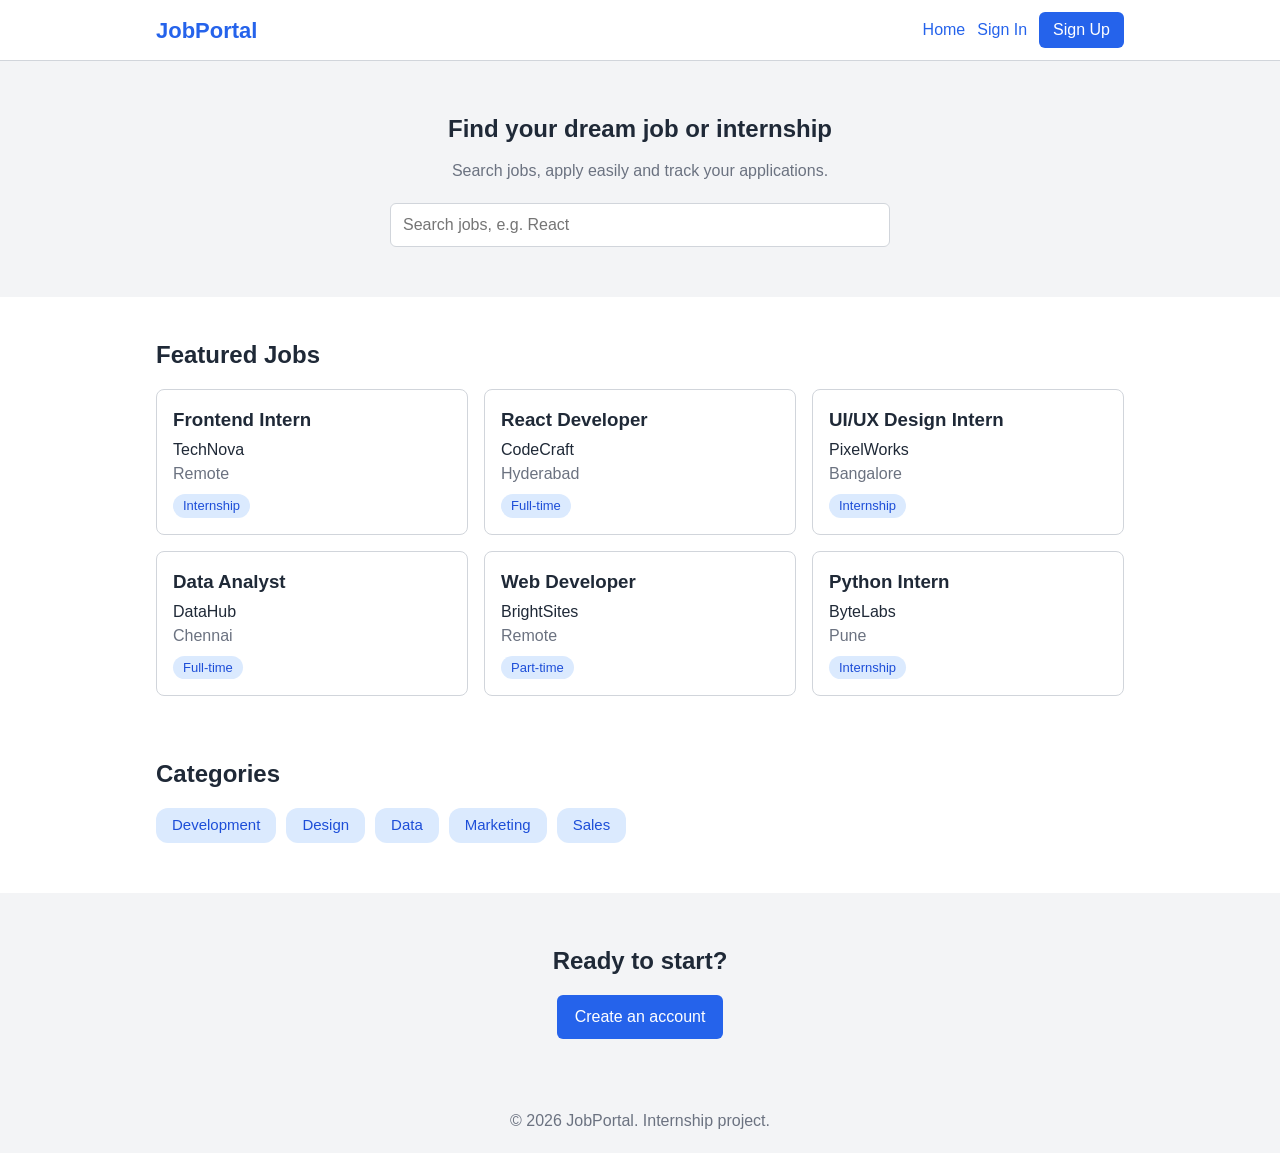
==== index.html @ 0ca37ba6 "feat: add week 1 pages, styles and scripts" ====
<!DOCTYPE html>
<html lang="en">
<head>
  <meta charset="UTF-8">
  <meta name="viewport" content="width=device-width, initial-scale=1">
  <title>JobPortal - Home</title>
  <link rel="stylesheet" href="css/style.css">
</head>
<body>
  <header class="navbar">
    <div class="container nav-inner">
      <a href="index.html" class="logo">JobPortal</a>
      <button id="menu-btn" class="menu-btn" aria-label="Toggle menu" aria-expanded="false">&#9776;</button>
      <nav id="nav-links" class="nav-links">
        <a href="index.html">Home</a>
        <a href="signin.html">Sign In</a>
        <a href="signup.html" class="nav-signup">Sign Up</a>
      </nav>
    </div>
  </header>

  <main>
    <section class="hero">
      <div class="container">
        <h1>Find your dream job or internship</h1>
        <p>Search jobs, apply easily and track your applications.</p>
        <input id="search" class="search-box" type="text" placeholder="Search jobs, e.g. React" aria-label="Search jobs">
      </div>
    </section>

    <section class="container section">
      <h2>Featured Jobs</h2>
      <div id="job-list" class="grid"></div>
      <p id="no-jobs" class="hidden">No jobs found. Try another search.</p>
    </section>

    <section class="container section">
      <h2>Categories</h2>
      <div class="categories">
        <span class="badge big">Development</span>
        <span class="badge big">Design</span>
        <span class="badge big">Data</span>
        <span class="badge big">Marketing</span>
        <span class="badge big">Sales</span>
      </div>
    </section>

    <section class="cta">
      <h2>Ready to start?</h2>
      <a href="signup.html" class="btn">Create an account</a>
    </section>
  </main>

  <footer class="footer">
    <p>&copy; 2026 JobPortal. Internship project.</p>
  </footer>

  <script src="js/navbar.js"></script>
  <script src="js/jobs.js"></script>
  <script src="js/home.js"></script>
</body>
</html>
---- css/style.css ----
:root {
  --primary: #2563eb;
  --primary-dark: #1d4ed8;
  --text: #1f2937;
  --gray: #6b7280;
  --light: #f3f4f6;
  --border: #d1d5db;
  --error: #dc2626;
}

* { box-sizing: border-box; margin: 0; padding: 0; }
body { font-family: Arial, sans-serif; color: var(--text); line-height: 1.5; }
a { color: var(--primary); text-decoration: none; }
h1 { margin-bottom: 12px; }
h2 { margin-bottom: 16px; }
.gray { color: var(--gray); }
.hidden { display: none; }
.container { max-width: 1000px; margin: 0 auto; padding: 0 16px; }
.section { padding-top: 40px; padding-bottom: 20px; }

/* buttons */
.btn { padding: 10px 18px; border: none; border-radius: 6px; font-size: 16px; cursor: pointer; background: var(--primary); color: white; display: inline-block; }
.btn:hover { background: var(--primary-dark); }
.btn:disabled { opacity: 0.6; cursor: not-allowed; }
a:focus, button:focus, input:focus, select:focus { outline: 3px solid #93c5fd; }

/* navbar */
.navbar { background: white; border-bottom: 1px solid var(--border); }
.nav-inner { display: flex; justify-content: space-between; align-items: center; height: 60px; position: relative; }
.logo { font-size: 22px; font-weight: bold; }
.menu-btn { background: none; border: none; font-size: 28px; cursor: pointer; }
.nav-links { display: none; position: absolute; top: 60px; left: 0; right: 0; background: white; flex-direction: column; gap: 12px; padding: 16px; border-bottom: 1px solid var(--border); z-index: 10; }
.nav-links.show { display: flex; }
.nav-signup { background: var(--primary); color: white !important; padding: 6px 14px; border-radius: 6px; text-align: center; }

/* hero */
.hero { background: var(--light); padding: 50px 0; text-align: center; }
.hero p { margin-bottom: 20px; color: var(--gray); }
.search-box { width: 100%; max-width: 500px; padding: 12px; font-size: 16px; border: 1px solid var(--border); border-radius: 6px; }

/* cards */
.grid { display: grid; grid-template-columns: 1fr; gap: 16px; }
.card { border: 1px solid var(--border); border-radius: 8px; padding: 16px; background: white; }
.card h3 { margin-bottom: 4px; }
.badge { display: inline-block; background: #dbeafe; color: var(--primary-dark); padding: 2px 10px; border-radius: 12px; font-size: 13px; margin-top: 8px; }
.badge.big { font-size: 15px; padding: 6px 16px; margin: 0; }
.categories { display: flex; flex-wrap: wrap; gap: 10px; }

.cta { text-align: center; padding: 50px 16px; background: var(--light); margin-top: 30px; }

/* forms */
.form-box { max-width: 400px; margin: 40px auto; padding: 24px; border: 1px solid var(--border); border-radius: 8px; }
.form-box.center { text-align: center; }
.field { margin-bottom: 14px; display: flex; flex-direction: column; }
.field label { margin-bottom: 4px; font-weight: bold; }
.field input, .field select { padding: 10px; font-size: 16px; border: 1px solid var(--border); border-radius: 6px; }
.input-error { border-color: var(--error) !important; }
.error-text { color: var(--error); font-size: 14px; margin-top: 4px; }
.links { margin-top: 14px; }

/* alert */
.alert { padding: 10px 14px; border-radius: 6px; margin-bottom: 14px; }
.alert-success { background: #dcfce7; color: #166534; }

.footer { text-align: center; padding: 20px; background: var(--light); color: var(--gray); }

/* tablet and desktop */
@media (min-width: 768px) {
  .menu-btn { display: none; }
  .nav-links { display: flex; position: static; flex-direction: row; align-items: center; border: none; padding: 0; }
  .grid { grid-template-columns: repeat(3, 1fr); }
}
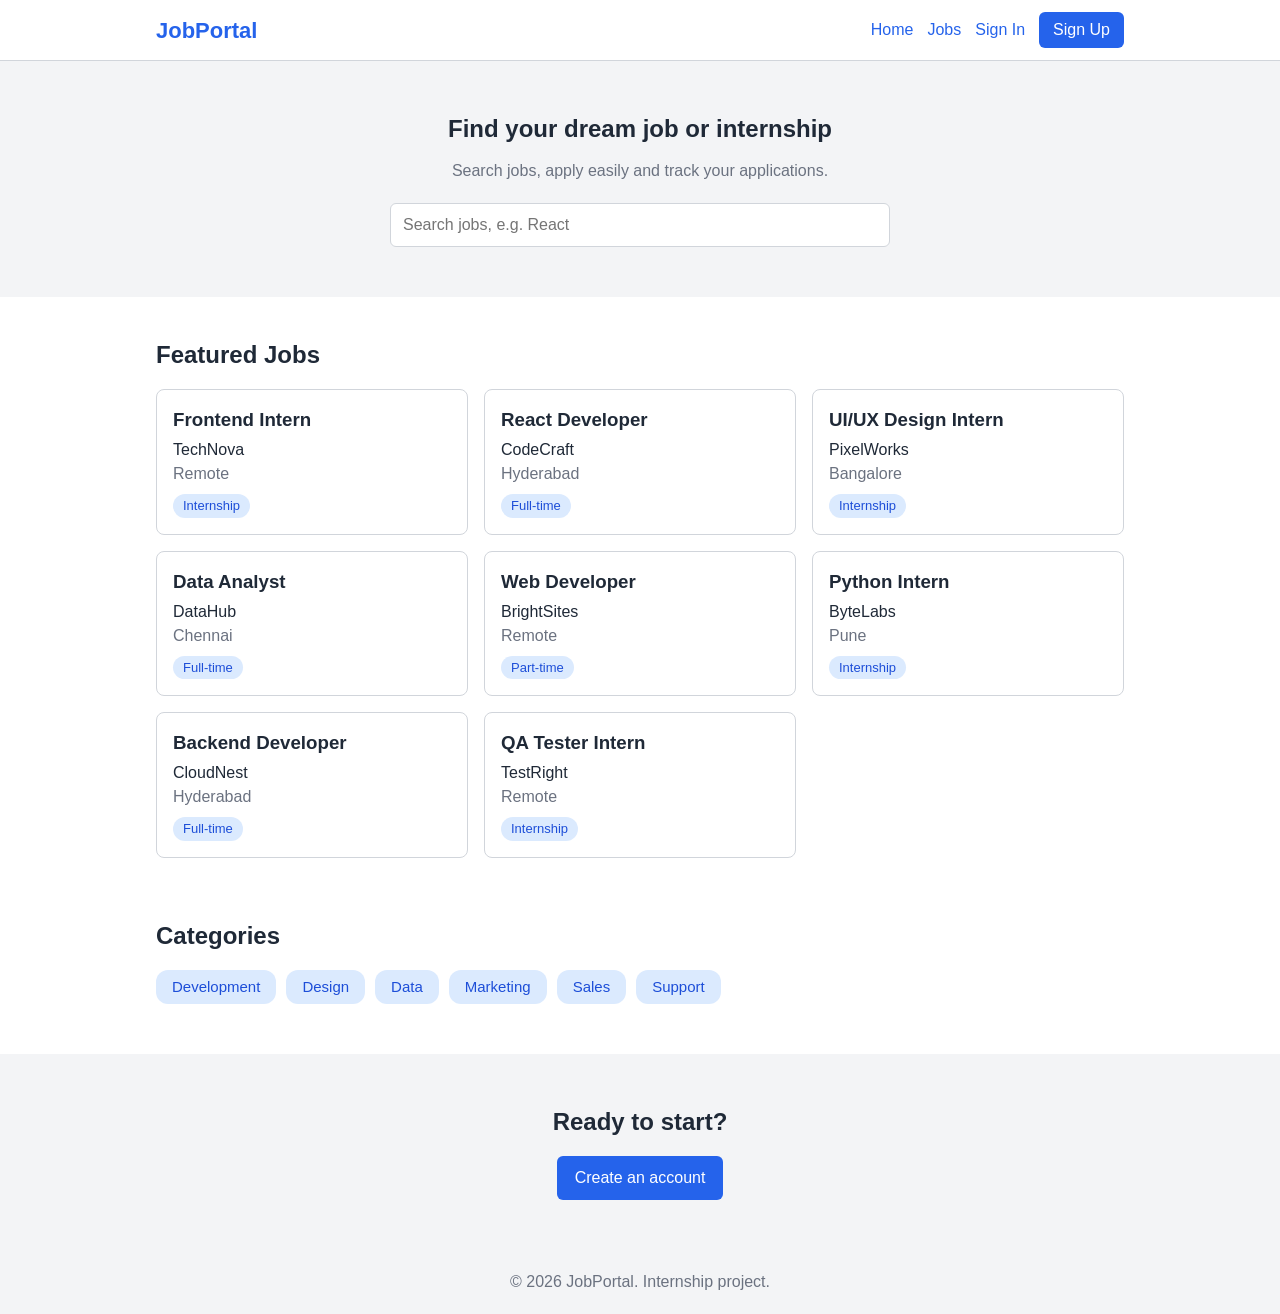
==== commit 1d0f9242: "Initial commit" ====
--- a/index.html
+++ b/index.html
@@ -11,11 +11,7 @@
     <div class="container nav-inner">
       <a href="index.html" class="logo">JobPortal</a>
       <button id="menu-btn" class="menu-btn" aria-label="Toggle menu" aria-expanded="false">&#9776;</button>
-      <nav id="nav-links" class="nav-links">
-        <a href="index.html">Home</a>
-        <a href="signin.html">Sign In</a>
-        <a href="signup.html" class="nav-signup">Sign Up</a>
-      </nav>
+      <nav id="nav-links" class="nav-links"></nav>
     </div>
   </header>
 
@@ -42,10 +38,11 @@
         <span class="badge big">Data</span>
         <span class="badge big">Marketing</span>
         <span class="badge big">Sales</span>
+        <span class="badge big">Support</span>
       </div>
     </section>
 
-    <section class="cta">
+    <section id="cta" class="cta">
       <h2>Ready to start?</h2>
       <a href="signup.html" class="btn">Create an account</a>
     </section>
@@ -55,8 +52,10 @@
     <p>&copy; 2026 JobPortal. Internship project.</p>
   </footer>
 
+  <script src="js/auth.js"></script>
   <script src="js/navbar.js"></script>
   <script src="js/jobs.js"></script>
+  <script src="js/service.js"></script>
   <script src="js/home.js"></script>
 </body>
 </html>
--- a/css/style.css
+++ b/css/style.css
@@ -70,3 +70,51 @@
   .nav-links { display: flex; position: static; flex-direction: row; align-items: center; border: none; padding: 0; }
   .grid { grid-template-columns: repeat(3, 1fr); }
 }
+
+/* ---- admin role additions ---- */
+.nav-links { gap: 18px; }
+.nav-user { color: var(--gray); font-size: 14px; }
+a.card { display: block; color: inherit; }
+a.card:hover { border-color: var(--primary); }
+.stats { display: grid; grid-template-columns: repeat(2, 1fr); gap: 16px; margin: 20px 0 30px; }
+.stat { text-align: center; }
+.stat h3 { font-size: 32px; color: var(--primary); }
+.toolbar { display: flex; flex-wrap: wrap; gap: 12px; align-items: flex-end; margin-bottom: 16px; }
+.toolbar .field { margin-bottom: 0; }
+.table-wrap { overflow-x: auto; }
+.table { width: 100%; border-collapse: collapse; }
+.table th, .table td { padding: 10px; text-align: left; border-bottom: 1px solid var(--border); }
+.table th { background: var(--light); }
+.table label { margin-right: 12px; }
+.btn-danger { background: #dc2626; }
+.btn-danger:hover { background: #b91c1c; }
+.btn-small { padding: 6px 12px; font-size: 14px; }
+.btn-gray { background: var(--gray); }
+.badge-good { background: #dcfce7; color: #166534; }
+.badge-low { background: #fee2e2; color: #991b1b; }
+.demo-box { background: var(--light); padding: 12px; border-radius: 6px; margin-top: 16px; font-size: 14px; }
+@media (min-width: 768px) {
+  .stats { grid-template-columns: repeat(4, 1fr); }
+}
+
+/* ---- week 2 additions ---- */
+.nav-links { gap: 14px; }
+.card h3 a { color: inherit; }
+.field textarea { padding: 10px; font-size: 16px; border: 1px solid var(--border); border-radius: 6px; font-family: Arial, sans-serif; }
+.filter-input { padding: 10px; font-size: 16px; border: 1px solid var(--border); border-radius: 6px; flex: 1 1 160px; }
+.actions { margin: 16px 0; display: flex; gap: 10px; flex-wrap: wrap; }
+.section-box { margin-top: 24px; }
+.section-box p { margin-bottom: 6px; }
+.section-title { margin-top: 30px; }
+.tabs { display: flex; gap: 6px; border-bottom: 1px solid var(--border); margin: 20px 0 14px; }
+.tab-btn { padding: 10px 16px; background: none; border: none; border-bottom: 3px solid transparent; font-size: 16px; cursor: pointer; }
+.tab-btn.active { border-bottom-color: var(--primary); color: var(--primary); font-weight: bold; }
+.tab-panel p, .tab-panel ul { margin-bottom: 10px; }
+.tab-panel ul { padding-left: 20px; }
+.skeleton { height: 120px; background: linear-gradient(90deg, #f3f4f6 25%, #e5e7eb 50%, #f3f4f6 75%); background-size: 200% 100%; animation: shine 1.2s infinite; }
+@keyframes shine { to { background-position: -200% 0; } }
+.state-box { text-align: center; padding: 40px 16px; border: 1px dashed var(--border); border-radius: 8px; }
+.state-box p { color: var(--gray); margin: 8px 0 16px; }
+.toast { position: fixed; bottom: 20px; right: 20px; left: 20px; max-width: 360px; margin-left: auto; padding: 12px 18px; border-radius: 6px; color: white; z-index: 50; }
+.toast-success { background: #16a34a; }
+.toast-error { background: #dc2626; }
